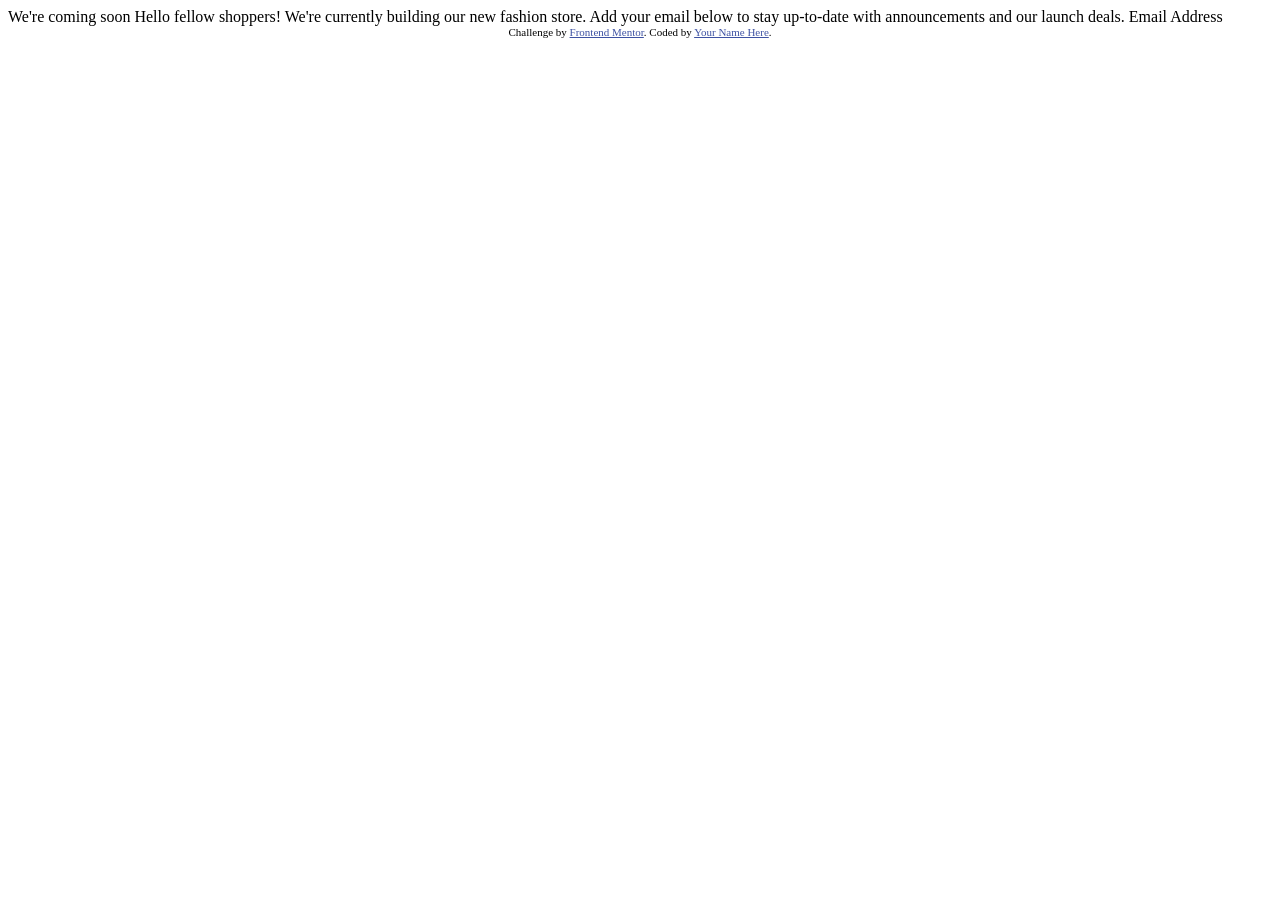
==== base-apparel-coming-soon-master/index.html @ 13fc70f6 "base-apparel-coming-soon-master" ====
<!DOCTYPE html>
<html lang="en">
<head>
  <meta charset="UTF-8">
  <meta name="viewport" content="width=device-width, initial-scale=1.0"> <!-- displays site properly based on user's device -->

  <link rel="icon" type="image/png" sizes="32x32" href="./images/favicon-32x32.png">
  
  <title>Frontend Mentor | Base Apparel coming soon page</title>

  <!-- Feel free to remove these styles or customise in your own stylesheet 👍 -->
  <style>
    .attribution { font-size: 0.6875rem; text-align: center; }
    .attribution a { color: hsl(228, 45%, 44%); }
  </style>
</head>
<body>

  We're coming soon

  Hello fellow shoppers! We're currently building our new fashion store. 
  Add your email below to stay up-to-date with announcements and our launch deals.

  Email Address
  
      <footer class="attribution">
      Challenge by <a href="https://www.frontendmentor.io?ref=challenge">Frontend Mentor</a>. 
      Coded by <a href="#">Your Name Here</a>.
    </footer>
</body>
</html>
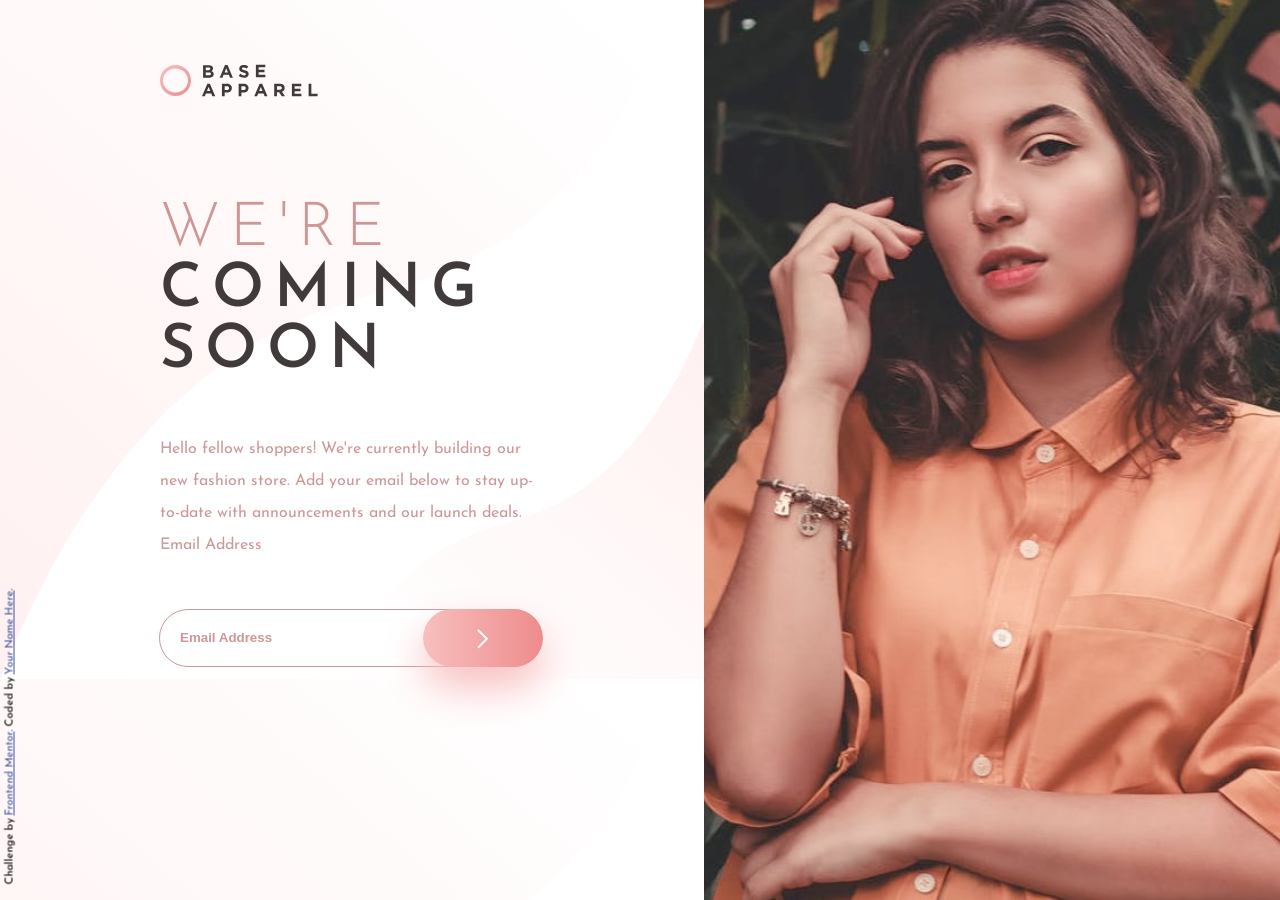
==== commit 42839ae3: "base-apparel-coming-soon-master (v.1)" ====
--- a/base-apparel-coming-soon-master/index.html
+++ b/base-apparel-coming-soon-master/index.html
@@ -1,31 +1,79 @@
-<!DOCTYPE html>
+<!doctype html>
 <html lang="en">
-<head>
-  <meta charset="UTF-8">
-  <meta name="viewport" content="width=device-width, initial-scale=1.0"> <!-- displays site properly based on user's device -->
+  <head>
+    <meta charset="UTF-8" />
+    <meta name="viewport" content="width=device-width, initial-scale=1.0" />
+    <!-- displays site properly based on user's device -->
 
-  <link rel="icon" type="image/png" sizes="32x32" href="./images/favicon-32x32.png">
-  
-  <title>Frontend Mentor | Base Apparel coming soon page</title>
+    <link
+      rel="icon"
+      type="image/png"
+      sizes="32x32"
+      href="./images/favicon-32x32.png"
+    />
 
-  <!-- Feel free to remove these styles or customise in your own stylesheet 👍 -->
-  <style>
-    .attribution { font-size: 0.6875rem; text-align: center; }
-    .attribution a { color: hsl(228, 45%, 44%); }
-  </style>
-</head>
-<body>
+    <link rel="preconnect" href="https://fonts.googleapis.com" />
+    <link rel="preconnect" href="https://fonts.gstatic.com" crossorigin />
+    <link
+      href="https://fonts.googleapis.com/css2?family=Josefin+Sans:wght@100..700&display=swap"
+      rel="stylesheet"
+    />
+    <link rel="stylesheet" href="styles.css" />
+    <script src="script.js" defer></script>
 
-  We're coming soon
-
-  Hello fellow shoppers! We're currently building our new fashion store. 
-  Add your email below to stay up-to-date with announcements and our launch deals.
-
-  Email Address
-  
-      <footer class="attribution">
-      Challenge by <a href="https://www.frontendmentor.io?ref=challenge">Frontend Mentor</a>. 
+    <title>Frontend Mentor | Base Apparel coming soon page</title>
+  </head>
+  <body>
+    <main>
+      <div class="logo">
+        <img src="./images/logo.svg" alt="base apparel logo" />
+      </div>
+      <div class="container">
+        <article class="info-block">
+          <h1 class="title">
+            <span class="title__word">We're</span>
+            <span class="title__word title__word--highlight">coming</span>
+            <span class="title__word title__word--highlight">soon</span>
+          </h1>
+          <p class="info-text">
+            Hello fellow shoppers! We're currently building our new fashion
+            store. Add your email below to stay up-to-date with announcements
+            and our launch deals. Email Address
+          </p>
+        </article>
+        <form id="email-form" action="" novalidate>
+          <div class="form-container">
+            <label for="GET-email" class="visually-hidden">Email Address</label>
+            <input
+              class="email-field"
+              id="GET-email"
+              type="email"
+              placeholder="Email Address"
+              aria-describedby="email-message"
+              required
+            />
+            <button class="submit-btn" type="submit" aria-label="submit email">
+              <img src="./images/icon-arrow.svg" alt="" />
+            </button>
+            <img
+              class="warning-icon hidden"
+              src="./images/icon-error.svg"
+              alt=""
+            />
+          </div>
+          <span
+            class="info-message"
+            id="email-message"
+            aria-live="polite"
+          ></span>
+        </form>
+      </div>
+      <div class="hero-container"></div>
+    </main>
+    <footer class="attribution">
+      Challenge by
+      <a href="https://www.frontendmentor.io?ref=challenge">Frontend Mentor</a>.
       Coded by <a href="#">Your Name Here</a>.
     </footer>
-</body>
-</html>+  </body>
+</html>
--- a/base-apparel-coming-soon-master/styles.css
+++ b/base-apparel-coming-soon-master/styles.css
@@ -0,0 +1,296 @@
+:root {
+  --Pink-400: hsl(0, 36%, 70%);
+  --Pink-200: hsl(0, 80%, 86%);
+  --Red-500: hsl(0, 93%, 68%);
+  --Gray-900: hsl(0, 6%, 24%);
+}
+
+body {
+  margin: 0;
+  font-family: "Josefin Sans";
+  font-size: 16px;
+}
+
+main {
+  display: grid;
+  grid-template-columns: 55% 45%;
+  grid-template-rows: auto 1fr;
+  justify-content: space-between;
+  grid-template-areas:
+    "logo hero-image"
+    "container hero-image";
+  height: 100vh;
+  background-image: url("./images/bg-pattern-desktop.svg");
+  background-size: 55%;
+}
+
+.logo {
+  padding: 5em 0 0 12em;
+  grid-area: logo;
+}
+
+.container {
+  padding-left: 12em;
+  grid-area: container;
+  display: flex;
+  flex-direction: column;
+}
+
+.hero-container {
+  grid-area: hero-image;
+  background-image: url("./images/hero-desktop.jpg");
+  background-size: cover;
+}
+
+.info-block {
+  margin-top: 6em;
+  width: 60%;
+}
+
+.title {
+  font-size: 4.5em;
+  text-transform: uppercase;
+  letter-spacing: 10px;
+}
+
+.title__word {
+  display: block;
+  color: var(--Pink-400);
+  font-weight: 300;
+}
+
+.title__word--highlight {
+  color: var(--Gray-900);
+  font-weight: 600;
+}
+
+.info-text {
+  color: var(--Pink-400);
+  line-height: 2em;
+}
+.form-container {
+  display: flex;
+  flex-direction: row;
+  align-items: center;
+  margin-top: 2em;
+  margin-bottom: 1em;
+}
+
+.email-field {
+  width: 60%;
+  height: 56px;
+  box-sizing: border-box;
+  padding: 1.5em;
+  border-radius: 30px;
+  border-style: none;
+  outline: 1px solid var(--Pink-200);
+  color: var(--Gray-900);
+  font-weight: 700;
+}
+
+.email-field::placeholder {
+  color: var(--Pink-400);
+  font-weight: 700;
+}
+
+.email-field:focus {
+  outline: 2px solid var(--Red-500);
+}
+
+.submit-btn {
+  margin-left: -118px;
+  width: 120px;
+  height: 58px;
+  padding: 1.5em;
+  border-radius: 30px;
+  border-style: none;
+  border: 1px solid var(--Pink-400);
+  border: 0;
+  background: linear-gradient(to right, hsl(0, 80%, 86%), hsl(0, 74%, 74%));
+  box-shadow: 0px 20px 40px var(--Pink-200);
+}
+
+.submit-btn:hover {
+  background: var(--Pink-200);
+  box-shadow: 0px 20px 40px var(--Pink-400);
+}
+
+.warning-icon {
+  margin-left: -170px;
+}
+
+.info-message {
+  display: block;
+  color: var(--Red-500);
+  margin-left: 15px;
+}
+
+.hidden {
+  display: none;
+}
+
+.visually-hidden {
+  position: absolute;
+  width: 1px;
+  height: 1px;
+  padding: 0;
+  margin: -1px;
+  overflow: hidden;
+  clip: rect(0, 0, 0, 0);
+  white-space: nowrap;
+  border: 0;
+}
+
+/* Footer */
+
+.attribution {
+  position: fixed;
+  rotate: -90deg;
+  transform-origin: left;
+  left: 10px;
+  bottom: 10px;
+  font-size: 0.6875rem;
+}
+.attribution a {
+  color: hsl(228, 45%, 44%);
+}
+/*
+
+/* normal */
+@media (max-width: 1440px) {
+  .logo {
+    padding: 4em 0 0 10em;
+  }
+
+  .container {
+    padding-left: 10em;
+  }
+
+  .info-block {
+    width: 70%;
+    margin-top: 3em;
+  }
+  .title {
+    font-size: 3.8em;
+  }
+  .email-field {
+    width: 70%;
+    height: 56px;
+    box-sizing: border-box;
+    padding: 1.5em;
+    border-radius: 30px;
+    border-style: none;
+    outline: 1px solid var(--Pink-400);
+    color: var(--Pink-400);
+  }
+}
+/* tablet */
+@media (max-width: 1024px) {
+  main {
+    grid-template-columns: 55% 45%;
+    background-size: 60%;
+    grid-template-areas:
+      "logo hero-image"
+      "container hero-image";
+    height: 100vh;
+  }
+
+  .hero-container {
+    background-size: cover;
+    background-repeat: no-repeat;
+  }
+
+  .logo {
+    padding: 4em 0 0 5em;
+  }
+
+  .container {
+    padding-left: 5em;
+  }
+
+  .info-block {
+    width: 80%;
+    margin-top: 0;
+  }
+  .title {
+    font-size: 3.2em;
+  }
+  .email-field {
+    width: 80%;
+    height: 56px;
+    box-sizing: border-box;
+    padding: 1.5em;
+    border-radius: 30px;
+    border-style: none;
+    outline: 1px solid var(--Pink-400);
+    color: var(--Pink-400);
+  }
+}
+
+@media (max-width: 840px) {
+  body {
+    display: flex;
+    flex-direction: column;
+    justify-content: space-between;
+  }
+  main {
+    display: flex;
+    flex-direction: column;
+    height: auto;
+    padding: 0;
+    background-size: cover;
+  }
+  .logo {
+    padding: 1.8em;
+  }
+
+  .hero-container {
+    width: auto;
+    height: 250px;
+    background-image: url("./images/hero-mobile.jpg");
+  }
+
+  .container {
+    order: 2;
+    display: flex;
+    flex-direction: column;
+    justify-content: space-between;
+    padding: 2em;
+    width: 100%;
+    box-sizing: border-box;
+  }
+
+  .info-block {
+    width: 100%;
+    text-align: center;
+    margin-top: 0;
+  }
+
+  .title {
+    font-size: 2.8em;
+  }
+
+  .info-text {
+    line-height: 1.5em;
+  }
+
+  .form-container {
+    margin-top: 1.5em;
+  }
+  .email-field {
+    width: 100%;
+  }
+
+  .warning-icon {
+    margin-left: -120px;
+  }
+
+  .submit-btn {
+    margin-left: -78px;
+    width: 82px;
+  }
+
+  .attribution {
+    display: none;
+  }
+}
